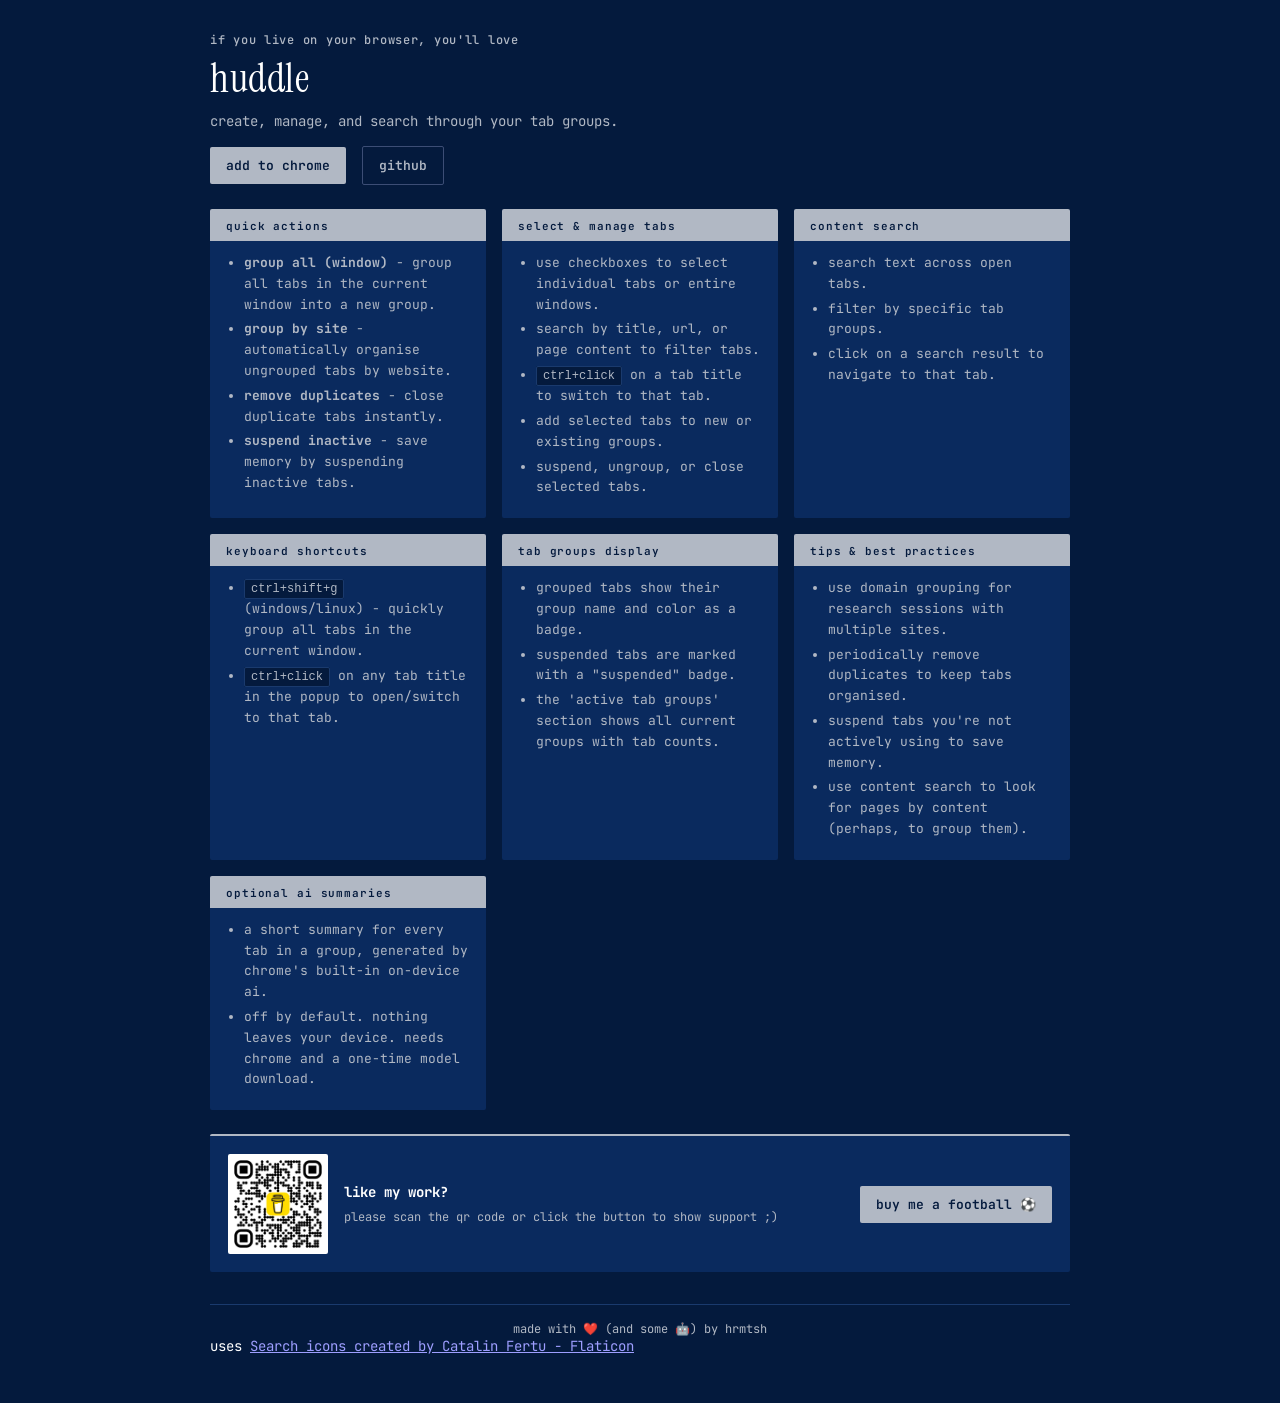
==== docs/index.html @ 2885fd19 "landing page based on welcome.html" ====
<!doctype html>
<html lang="en">
  <head>
    <meta charset="utf-8" />
    <meta name="viewport" content="width=device-width, initial-scale=1" />
    <title>huddle</title>
    <link rel="preconnect" href="https://fonts.googleapis.com">
    <link rel="preconnect" href="https://fonts.gstatic.com" crossorigin>
    <link href="https://fonts.googleapis.com/css2?family=Instrument+Serif&family=JetBrains+Mono:wght@400;500;600&display=swap" rel="stylesheet">
    <style>
      :root {
        color-scheme: dark;
        --bg: #041a3d;
        --card: #0a2a5e;
        --text: #ffffff;
        --muted: #b1b8c4;
        --accent: #b1b8c4;
        --accent-dark: #8a919d;
        --border: #1a3a6d;
      }
      * {
        box-sizing: border-box;
      }
      input, button, select, textarea {
        font-family: inherit;
      }
      body {
        margin: 0;
        font-family: 'JetBrains Mono', ui-monospace, monospace;
        font-size: 14px;
        background: #041a3d;
        color: var(--text);
      }
      main {
        max-width: 900px;
        margin: 0 auto;
        padding: 32px 20px 48px;
      }
      header {
        margin-bottom: 24px;
      }
      header h2 {
        margin: 0 0 4px;
        font-size: 12px;
        font-weight: 500;
        letter-spacing: 0.06em;
        color: var(--muted);
      }
      h1 {
        margin: 0 0 8px;
        font-family: 'Instrument Serif', Georgia, serif;
        font-weight: 400;
        font-size: 40px;
        letter-spacing: 0.5px;
        color: #ffffff;
      }
      p {
        margin: 0 0 16px;
        color: var(--muted);
      }
      .grid {
        display: grid;
        gap: 16px;
        grid-template-columns: repeat(auto-fit, minmax(260px, 1fr));
      }
      .card {
        background: var(--card);
        border-radius: 2px;
        border-top: 2px solid var(--accent);
        padding: 0 16px 16px;
      }
      .card h2 {
        margin: 0 -16px 12px;
        padding: 8px 16px;
        background: var(--accent);
        color: var(--bg);
        font-size: 11px;
        font-weight: 600;
        letter-spacing: 0.08em;
      }
      .card h3 {
        margin: 12px 0 8px;
        font-size: 14px;
        color: var(--text);
      }
      .card ol,
      .card ul {
        margin: 0;
        padding-left: 18px;
        color: var(--muted);
        line-height: 1.6;
        font-size: 13px;
      }
      .card li {
        margin-bottom: 4px;
      }
      .card code {
        background: #041a3d;
        border: 1px solid var(--border);
        padding: 2px 6px;
        border-radius: 2px;
        font-size: 12px;
        color: var(--accent);
      }
      .cta {
        margin-top: 24px;
        padding: 18px;
        border-radius: 2px;
        background: #0a2a5e;
        border-top: 2px solid var(--accent);
        display: flex;
        flex-wrap: wrap;
        align-items: center;
        justify-content: space-between;
        gap: 12px;
      }
      .cta a {
        display: inline-block;
        background: #b1b8c4;
        color: #041a3d;
        text-decoration: none;
        padding: 10px 16px;
        border-radius: 2px;
        font-weight: 600;
        font-size: 13px;
      }
      .cta a:hover {
        background: #8a919d;
      }
      .hint {
        font-size: 12px;
        color: var(--muted);
        margin-top: 8px;
      }
      .qr-section {
        display: flex;
        align-items: center;
        gap: 16px;
      }
      .qr-code {
        width: 100px;
        height: 100px;
        background: white;
        border-radius: 2px;
        padding: 6px;
        flex-shrink: 0;
      }
      .qr-code img {
        width: 100%;
        height: 100%;
      }
      .feature-section {
        margin-top: 24px;
      }
      .feature-section h2 {
        font-family: 'Instrument Serif', serif;
        font-style: italic;
        font-weight: 400;
        font-size: 26px;
        margin-bottom: 16px;
        color: #ffffff;
        border-bottom: 1px solid var(--border);
        padding-bottom: 8px;
        background: none;
      }
      @media (max-width: 600px) {
        h1 {
          font-size: 32px;
        }
        .qr-section {
          flex-direction: column;
          text-align: center;
        }
      }
      .footer {
        margin-top: 32px;
        padding-top: 16px;
        border-top: 1px solid var(--border);
        text-align: center;
        font-size: 12px;
        color: var(--muted);
      }
      .footer a {
        color: var(--accent);
        text-decoration: none;
      }
      .footer a:hover {
        text-decoration: underline;
      }
      .install-btn {
        display: inline-block;
        background: #b1b8c4;
        color: #041a3d;
        text-decoration: none;
        padding: 10px 16px;
        border-radius: 2px;
        font-weight: 600;
        font-size: 13px;
        margin-right: 8px;
      }
      .install-btn.secondary {
        background: transparent;
        color: #b1b8c4;
        border: 1px solid #3c4d75;
      }
    </style>
    <meta name="description" content="create, manage, and search through your tab groups.">
    <meta property="og:title" content="huddle - tab groups manager">
    <meta property="og:description" content="create, manage, and search through your tab groups.">
    <meta property="og:url" content="https://huddle.am1.tech">
    <meta property="og:image" content="https://huddle.am1.tech/other-assets/icon16.png">
    <meta name="twitter:card" content="summary_large_image">
    <link rel="icon" href="other-assets/icon16.png">
  </head>
  <body>
    <main>
      <header>
        <h2>if you live on your browser, you'll love</h2>
        <h1>huddle</h1>
        <p>create, manage, and search through your tab groups.</p>
        <a class="install-btn" href="https://chromewebstore.google.com/detail/huddle/dbnndoelnkihbnchgnlmmopfmbaddgkl">add to chrome</a>
        <a class="install-btn secondary" href="https://github.com/hrmtsh2/YOUR-REPO-NAME">github</a>
      </header>

      <section class="grid">
        <div class="card">
          <h2>quick actions</h2>
          <ul>
            <li><strong>group all (window)</strong> - group all tabs in the current window into a new group.</li>
            <li><strong>group by site</strong> - automatically organise ungrouped tabs by website.</li>
            <li><strong>remove duplicates</strong> - close duplicate tabs instantly.</li>
            <li><strong>suspend inactive</strong> - save memory by suspending inactive tabs.</li>
          </ul>
        </div>

        <div class="card">
          <h2>select & manage tabs</h2>
          <ul>
            <li>use checkboxes to select individual tabs or entire windows.</li>
            <li>search by title, url, or page content to filter tabs.</li>
            <li><code>ctrl+click</code> on a tab title to switch to that tab.</li>
            <li>add selected tabs to new or existing groups.</li>
            <li>suspend, ungroup, or close selected tabs.</li>
          </ul>
        </div>

        <div class="card">
          <h2>content search</h2>
          <ul>
            <li>search text across open tabs.</li>
            <li>filter by specific tab groups.</li>
            <li>click on a search result to navigate to that tab.</li>
          </ul>
        </div>

        <div class="card">
          <h2>keyboard shortcuts</h2>
          <ul>
            <li><code>ctrl+shift+g</code> (windows/linux) - quickly group all tabs in the current window.</li>
          </ul>
          <ul>
            <li><code>ctrl+click</code> on any tab title in the popup to open/switch to that tab.</li>
          </ul>
        </div>

        <div class="card">
          <h2>tab groups display</h2>
          <ul>
            <li>grouped tabs show their group name and color as a badge.</li>
            <li>suspended tabs are marked with a "suspended" badge.</li>
            <li>the 'active tab groups' section shows all current groups with tab counts.</li>
          </ul>
        </div>

        <div class="card">
          <h2>tips & best practices</h2>
          <ul>
            <li>use domain grouping for research sessions with multiple sites.</li>
            <li>periodically remove duplicates to keep tabs organised.</li>
            <li>suspend tabs you're not actively using to save memory.</li>
            <li>use content search to look for pages by content (perhaps, to group them).</li>
          </ul>
        </div>

        <div class="card">
          <h2>optional ai summaries</h2>
          <ul>
            <li>a short summary for every tab in a group, generated by chrome's built-in on-device ai.</li>
            <li>off by default. nothing leaves your device. needs chrome and a one-time model download.</li>
          </ul>
        </div>
      </section>

      <section class="cta">
        <div class="qr-section">
          <div class="qr-code">
            <img src="other-assets/bmac-qr-code.png" alt="Buy Me a Coffee QR Code">
          </div>
          <div>
            <strong>like my work?</strong>
            <div class="hint">please scan the qr code or click the button to show support ;)</div>
          </div>
        </div>
        <a
          href="https://www.buymeacoffee.com/hrmtsh"
          target="_blank"
          rel="noopener"
        >
          buy me a football ⚽
        </a>
      </section>
      <footer class="footer">
        made with ❤️ (and some 🤖) by <a href="https://github.com/hrmtsh2" target="_blank" rel="noopener">hrmtsh</a>
      </footer>
      <footer> uses <a href="https://www.flaticon.com/free-icons/search" title="search icons">Search icons created by Catalin Fertu - Flaticon</a></footer>
    </main>
    <script src="welcome.js"></script>
  </body>
</html>
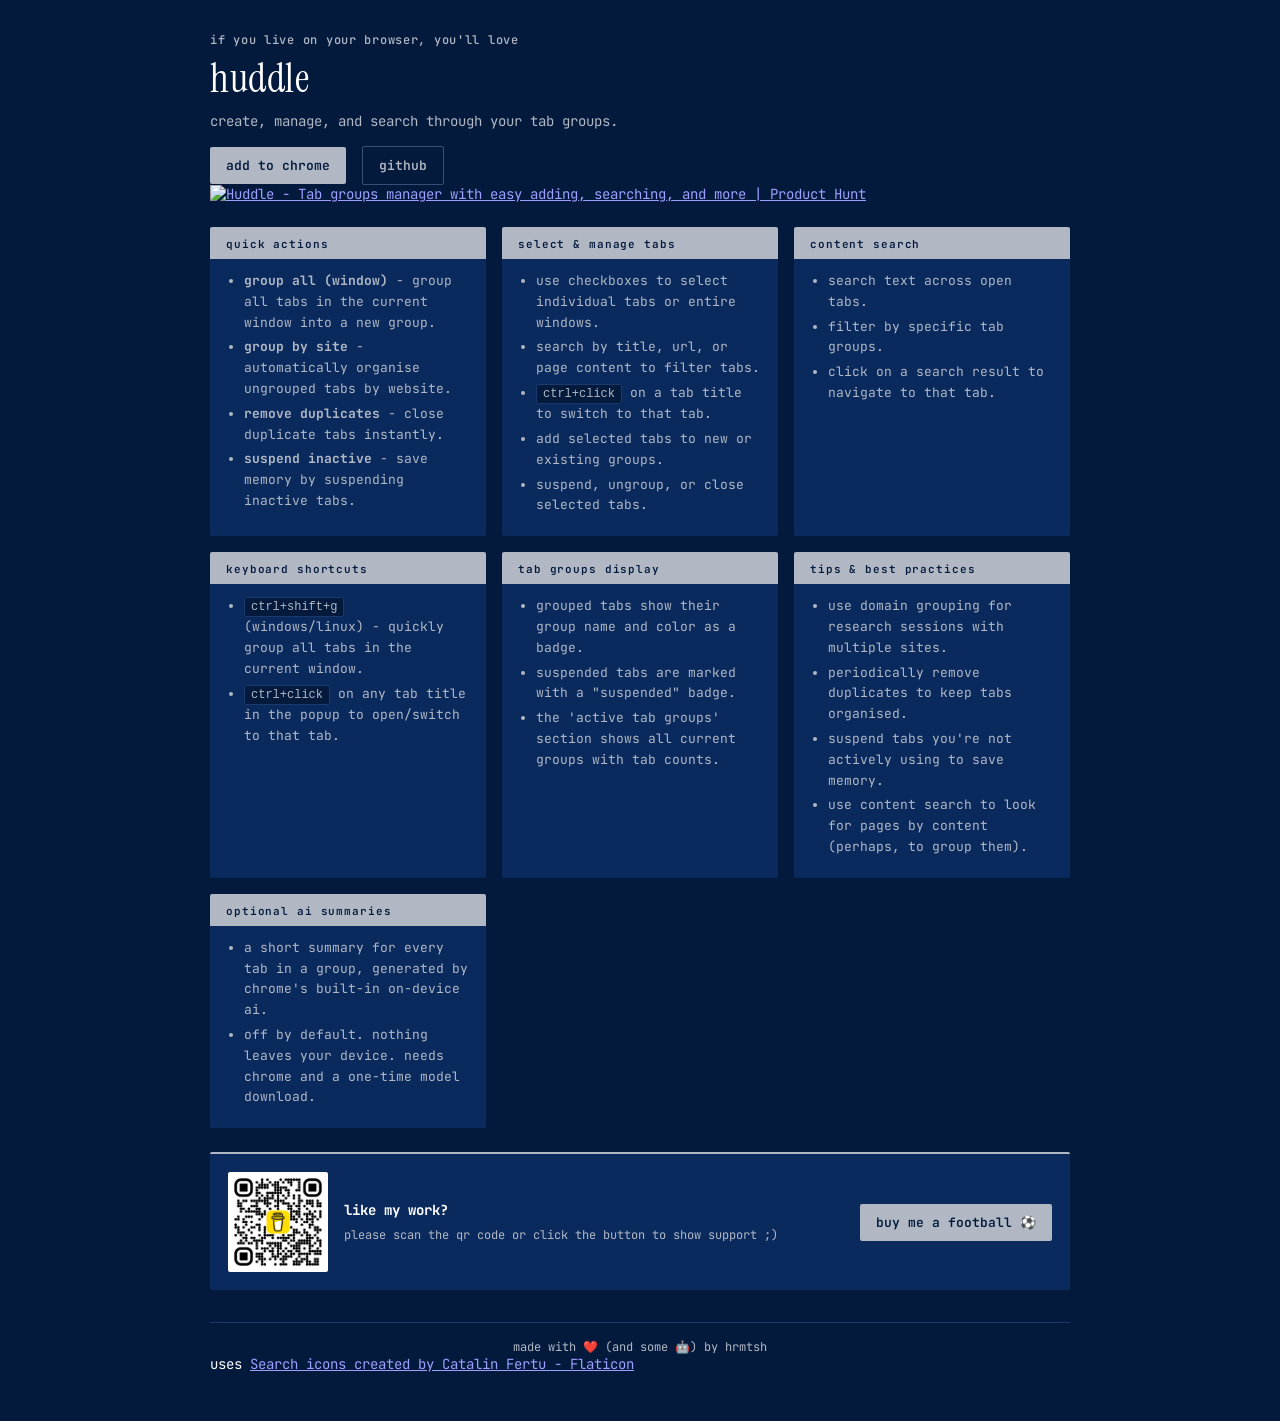
==== commit 4bcf8559: "add producthunt button" ====
--- a/docs/index.html
+++ b/docs/index.html
@@ -219,7 +219,8 @@
         <h1>huddle</h1>
         <p>create, manage, and search through your tab groups.</p>
         <a class="install-btn" href="https://chromewebstore.google.com/detail/huddle/dbnndoelnkihbnchgnlmmopfmbaddgkl">add to chrome</a>
-        <a class="install-btn secondary" href="https://github.com/hrmtsh2/YOUR-REPO-NAME">github</a>
+        <a class="install-btn secondary" href="https://github.com/hrmtsh2/huddle">github</a>
+        <a href="https://www.producthunt.com/products/huddle-13?embed=true&amp;utm_source=badge-featured&amp;utm_medium=badge&amp;utm_campaign=badge-huddle-15" target="_blank" rel="noopener noreferrer"><img alt="Huddle - Tab groups manager with easy adding, searching, and more | Product Hunt" width="250" height="54" src="https://api.producthunt.com/widgets/embed-image/v1/featured.svg?post_id=1284675&amp;theme=light&amp;t=1792401273504"></a>
       </header>
 
       <section class="grid">
